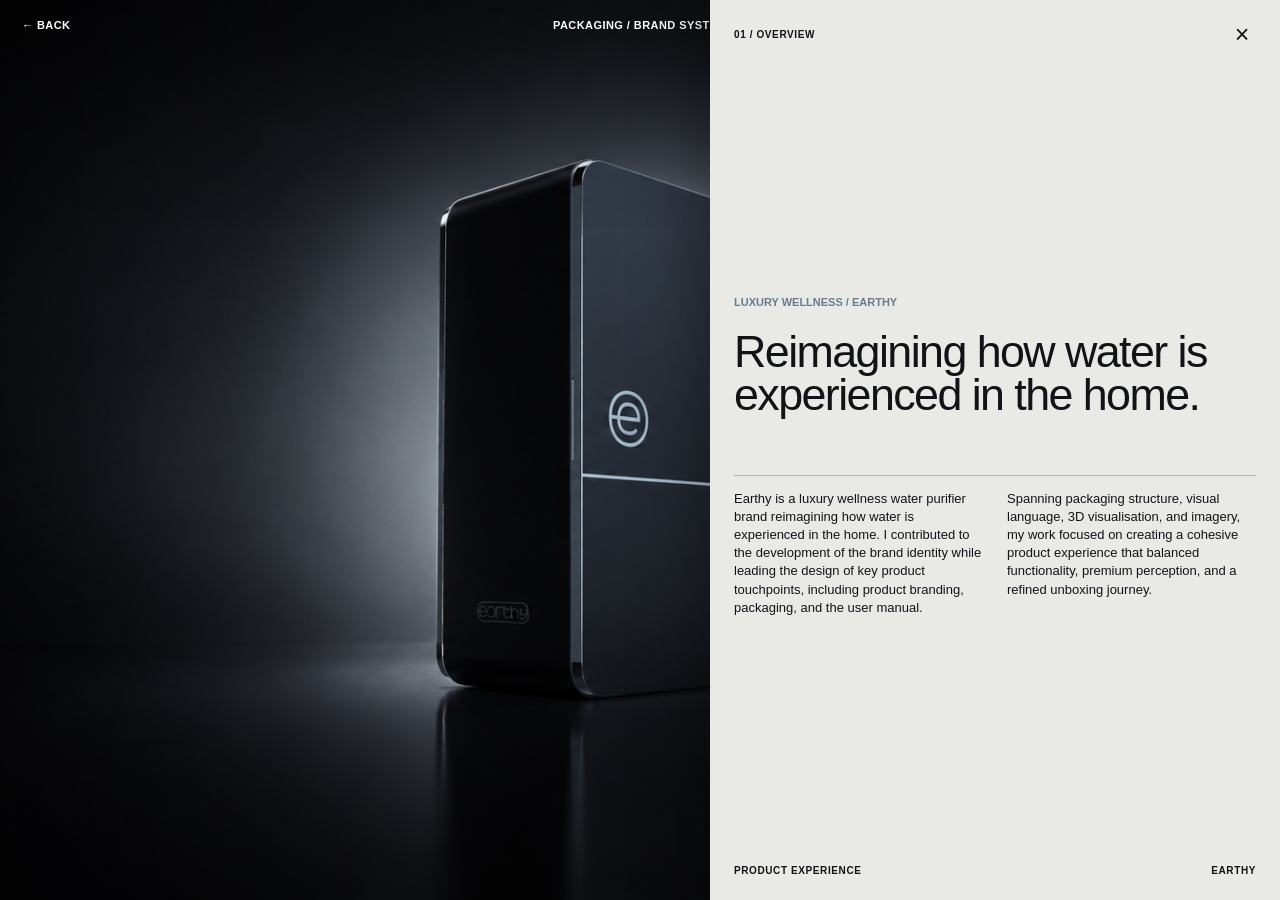
==== earthy.html @ e587c8a2 "Add interactive portfolio case studies" ====
<!DOCTYPE html>
<html lang="en">
  <head>
    <meta charset="UTF-8" />
    <meta name="viewport" content="width=device-width, initial-scale=1.0" />
    <title>Earthy | Anushka Suryawanshi</title>
    <meta
      name="description"
      content="Earthy is a luxury wellness water purifier brand reimagining how water is experienced in the home."
    />
    <link rel="stylesheet" href="earthy.css?v=1" />
  </head>
  <body>
    <main class="earthy-hero">
      <img
        class="earthy-hero__image"
        src="assets/earthy-hero.png"
        alt="Earthy luxury water purifier in a dark studio setting"
      />

      <header class="earthy-nav">
        <a href="index.html#work" aria-label="Back to selected work">← Back</a>
        <span>Packaging / Brand System</span>
        <button
          class="summary-trigger"
          id="summaryTrigger"
          type="button"
          aria-controls="summaryPanel"
          aria-expanded="true"
        >
          Project summary
        </button>
      </header>

      <aside class="summary-panel is-open" id="summaryPanel" aria-labelledby="summaryTitle">
        <div class="summary-panel__topline">
          <span>01 / Overview</span>
          <button class="summary-close" id="summaryClose" type="button" aria-label="Close project summary">×</button>
        </div>

        <div class="summary-panel__content">
          <p class="summary-kicker">Luxury wellness / Earthy</p>
          <h1 id="summaryTitle">Reimagining how water is experienced in the home.</h1>

          <div class="summary-copy">
            <p>
              Earthy is a luxury wellness water purifier brand reimagining how water is experienced in the home. I contributed to the development of the brand identity while leading the design of key product touchpoints, including product branding, packaging, and the user manual.
            </p>
            <p>
              Spanning packaging structure, visual language, 3D visualisation, and imagery, my work focused on creating a cohesive product experience that balanced functionality, premium perception, and a refined unboxing journey.
            </p>
          </div>
        </div>

        <div class="summary-panel__footer">
          <span>Product experience</span>
          <span>Earthy</span>
        </div>
      </aside>
    </main>

    <script src="earthy.js?v=1"></script>
  </body>
</html>
---- earthy.css ----
:root {
  --paper: #e9e9e6;
  --ink: #111317;
  --accent: #647d8f;
  --white: #ffffff;
}

* { box-sizing: border-box; }
html, body { margin: 0; min-height: 100%; }
body { overflow: hidden; background: #050608; color: var(--white); font-family: "Helvetica Neue", Helvetica, Arial, sans-serif; }
button, a { color: inherit; font: inherit; }
button { border: 0; }
a { text-decoration: none; }

.earthy-hero { position: relative; width: 100%; min-height: 100svh; overflow: hidden; background: #050608; }
.earthy-hero__image { position: absolute; inset: 0; width: 100%; height: 100%; object-fit: cover; object-position: center; }
.earthy-hero::after { content: ""; position: absolute; inset: 0; pointer-events: none; background: linear-gradient(180deg, rgba(0,0,0,.34), transparent 26%, transparent 74%, rgba(0,0,0,.22)); }

.earthy-nav { position: fixed; z-index: 20; top: 0; left: 0; right: 0; display: grid; grid-template-columns: 1fr auto 1fr; align-items: center; padding: 18px 22px; font-size: 11px; font-weight: 600; line-height: 1; letter-spacing: .04em; text-transform: uppercase; }
.earthy-nav span { text-align: center; }
.summary-trigger { justify-self: end; padding: 0 0 3px; cursor: pointer; background: transparent; border-bottom: 1px solid currentColor; text-transform: uppercase; }

.summary-panel { position: fixed; z-index: 30; top: 0; right: 0; display: flex; flex-direction: column; width: min(570px, 45vw); height: 100svh; padding: 20px 24px 24px; color: var(--ink); background: var(--paper); box-shadow: -18px 0 60px rgba(0,0,0,.28); transform: translateX(102%); transition: transform .65s cubic-bezier(.76,0,.24,1); }
.summary-panel.is-open { transform: translateX(0); }
.summary-panel__topline, .summary-panel__footer { display: flex; align-items: center; justify-content: space-between; font-size: 10px; font-weight: 700; letter-spacing: .06em; text-transform: uppercase; }
.summary-close { width: 28px; height: 28px; padding: 0; cursor: pointer; color: var(--ink); background: transparent; font-size: 25px; font-weight: 300; line-height: 1; }
.summary-panel__content { margin: auto 0; }
.summary-kicker { margin: 0 0 22px; color: var(--accent); font-size: 11px; font-weight: 700; text-transform: uppercase; }
.summary-panel h1 { max-width: 500px; margin: 0; font-size: clamp(34px, 3.5vw, 60px); font-weight: 400; line-height: .96; letter-spacing: -.035em; }
.summary-copy { display: grid; grid-template-columns: 1fr 1fr; gap: 24px; margin-top: clamp(44px, 6.5vh, 78px); padding-top: 14px; border-top: 1px solid rgba(17,19,23,.25); }
.summary-copy p { margin: 0; font-size: 13px; line-height: 1.4; }

@media (max-width: 900px) {
  .earthy-nav { padding: 15px 14px; grid-template-columns: 1fr auto; }
  .earthy-nav span { display: none; }
  .earthy-hero__image { object-position: 40% center; }
  .summary-panel { top: auto; bottom: 0; width: 100%; height: min(72svh, 660px); padding: 15px 16px 20px; box-shadow: 0 -18px 60px rgba(0,0,0,.32); transform: translateY(102%); }
  .summary-panel.is-open { transform: translateY(0); }
  .summary-panel__content { margin: 22px 0 auto; overflow-y: auto; }
  .summary-kicker { margin-bottom: 14px; }
  .summary-panel h1 { max-width: 650px; font-size: clamp(30px, 8.8vw, 48px); }
  .summary-copy { margin-top: 28px; }
}

@media (max-width: 520px) {
  .earthy-hero__image { object-position: 36% center; }
  .summary-panel { height: min(78svh, 700px); }
  .summary-copy { grid-template-columns: 1fr; gap: 16px; }
  .summary-copy p { font-size: 12.5px; }
  .summary-panel__footer { padding-top: 14px; }
}

@media (prefers-reduced-motion: reduce) { .summary-panel { transition-duration: .01ms; } }
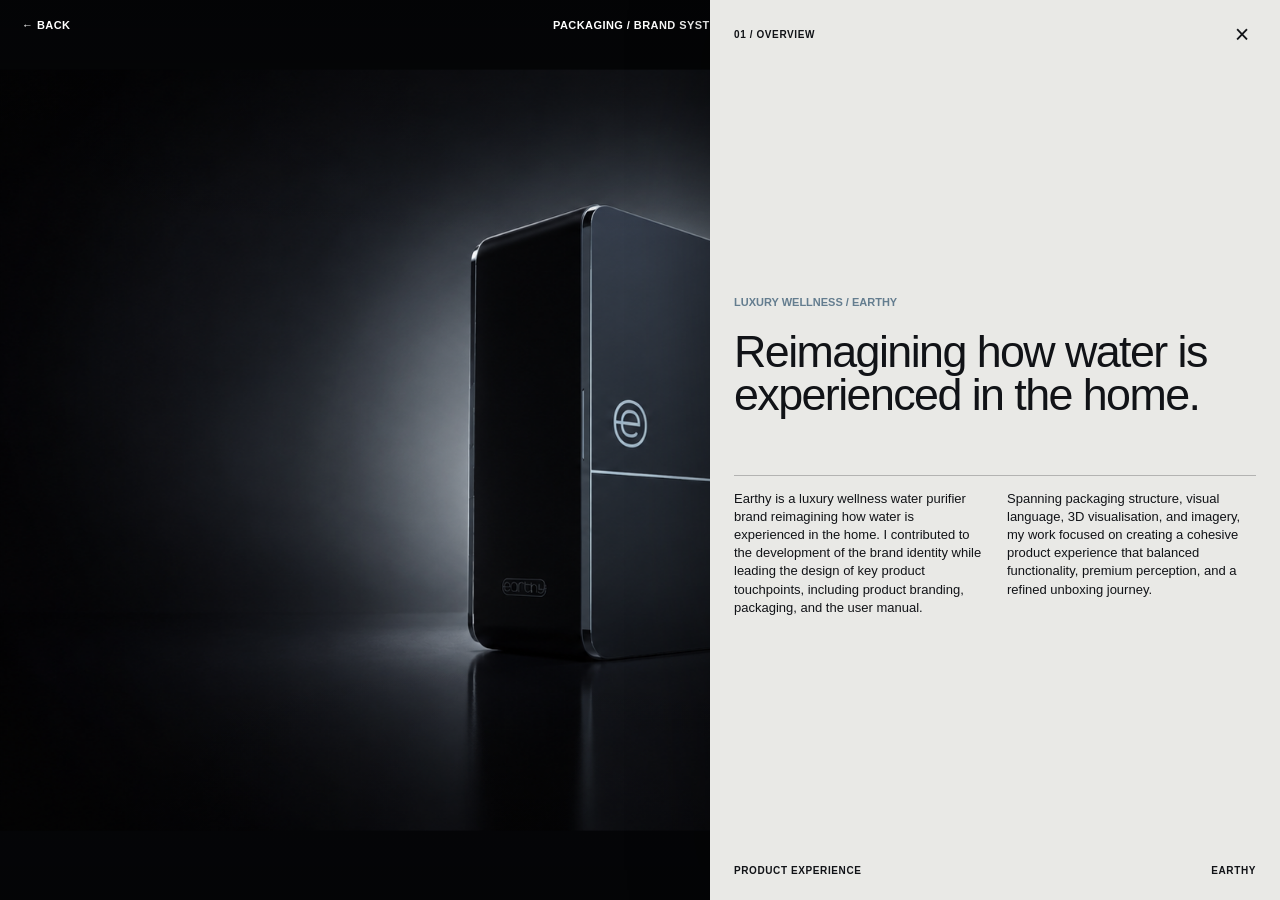
==== commit 159501f5: "Update portfolio projects and clients" ====
--- a/earthy.html
+++ b/earthy.html
@@ -59,6 +59,7 @@
       </aside>
     </main>
 
+    <script src="cursor.js?v=1"></script>
     <script src="earthy.js?v=1"></script>
   </body>
 </html>
--- a/earthy.css
+++ b/earthy.css
@@ -13,7 +13,7 @@
 a { text-decoration: none; }
 
 .earthy-hero { position: relative; width: 100%; min-height: 100svh; overflow: hidden; background: #050608; }
-.earthy-hero__image { position: absolute; inset: 0; width: 100%; height: 100%; object-fit: cover; object-position: center; }
+.earthy-hero__image { position: absolute; top: 50%; left: 0; width: 100%; height: auto; transform: translateY(-50%); }
 .earthy-hero::after { content: ""; position: absolute; inset: 0; pointer-events: none; background: linear-gradient(180deg, rgba(0,0,0,.34), transparent 26%, transparent 74%, rgba(0,0,0,.22)); }
 
 .earthy-nav { position: fixed; z-index: 20; top: 0; left: 0; right: 0; display: grid; grid-template-columns: 1fr auto 1fr; align-items: center; padding: 18px 22px; font-size: 11px; font-weight: 600; line-height: 1; letter-spacing: .04em; text-transform: uppercase; }
